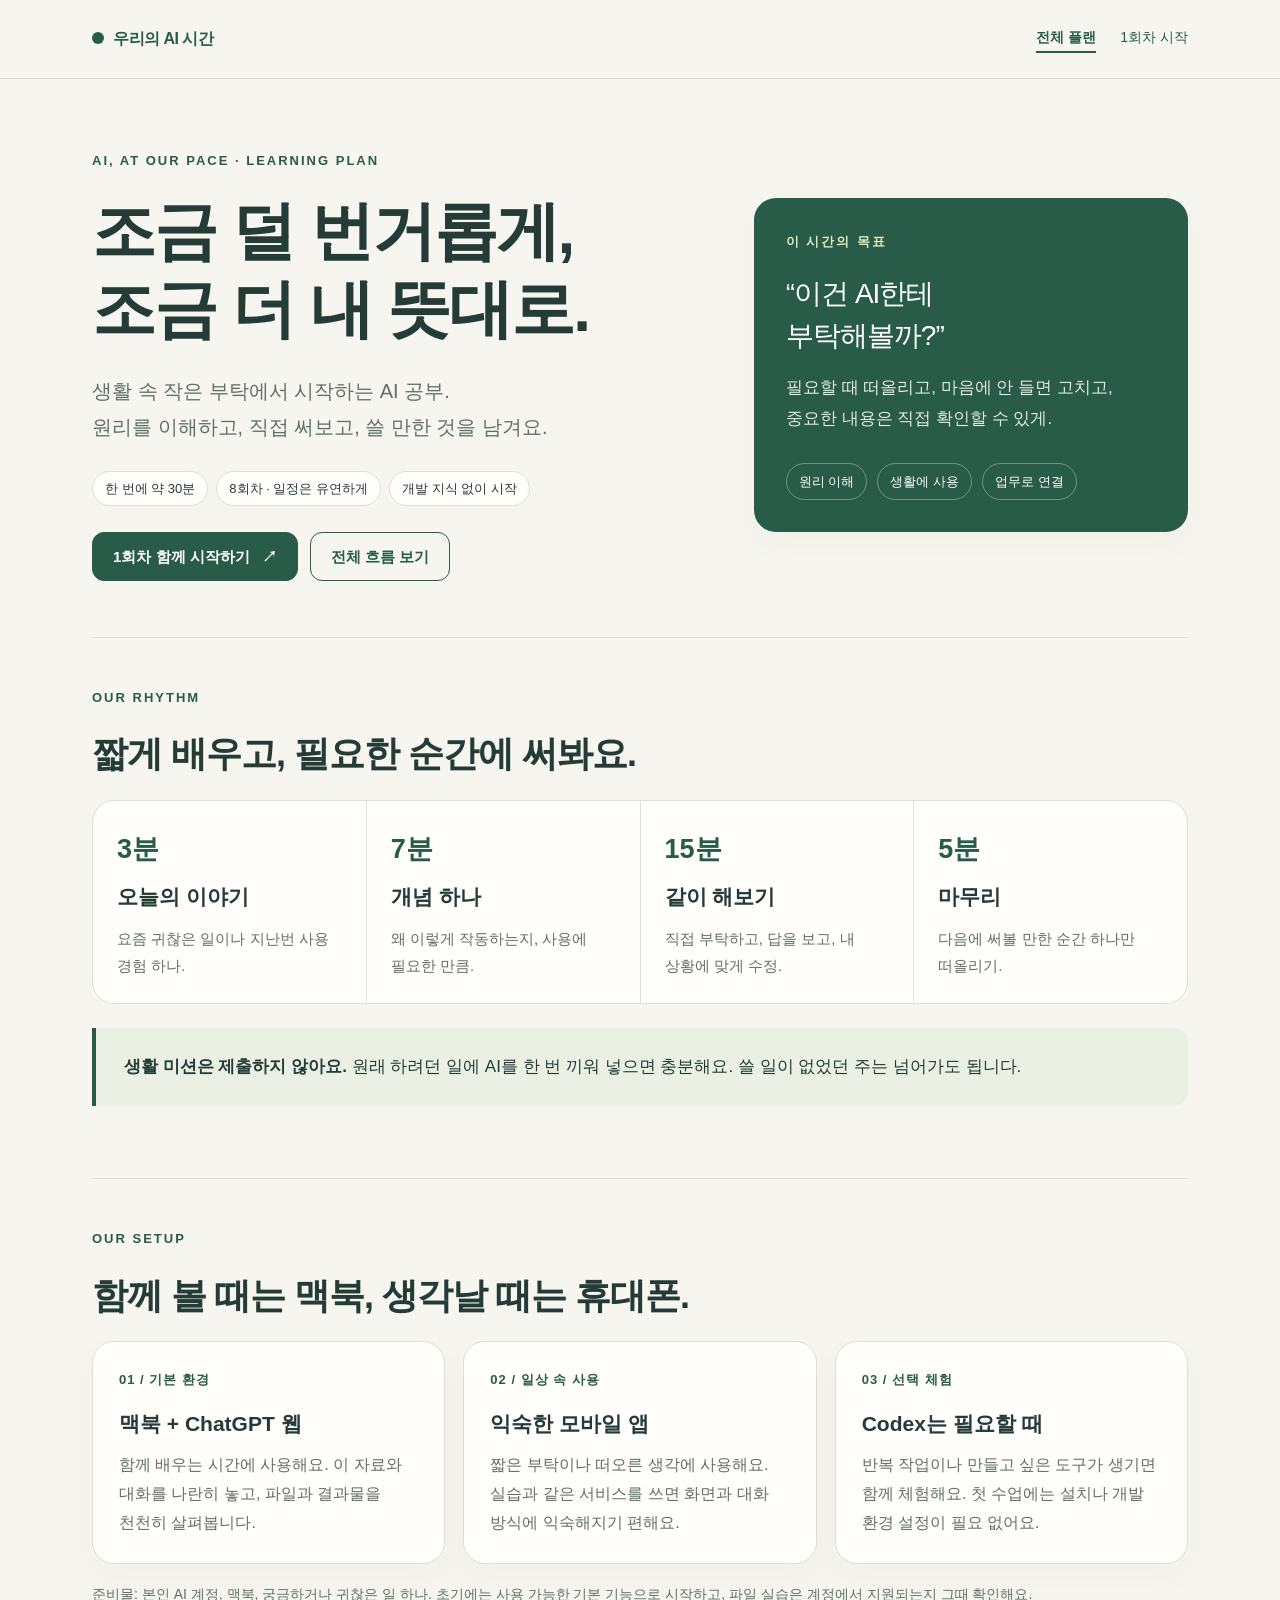
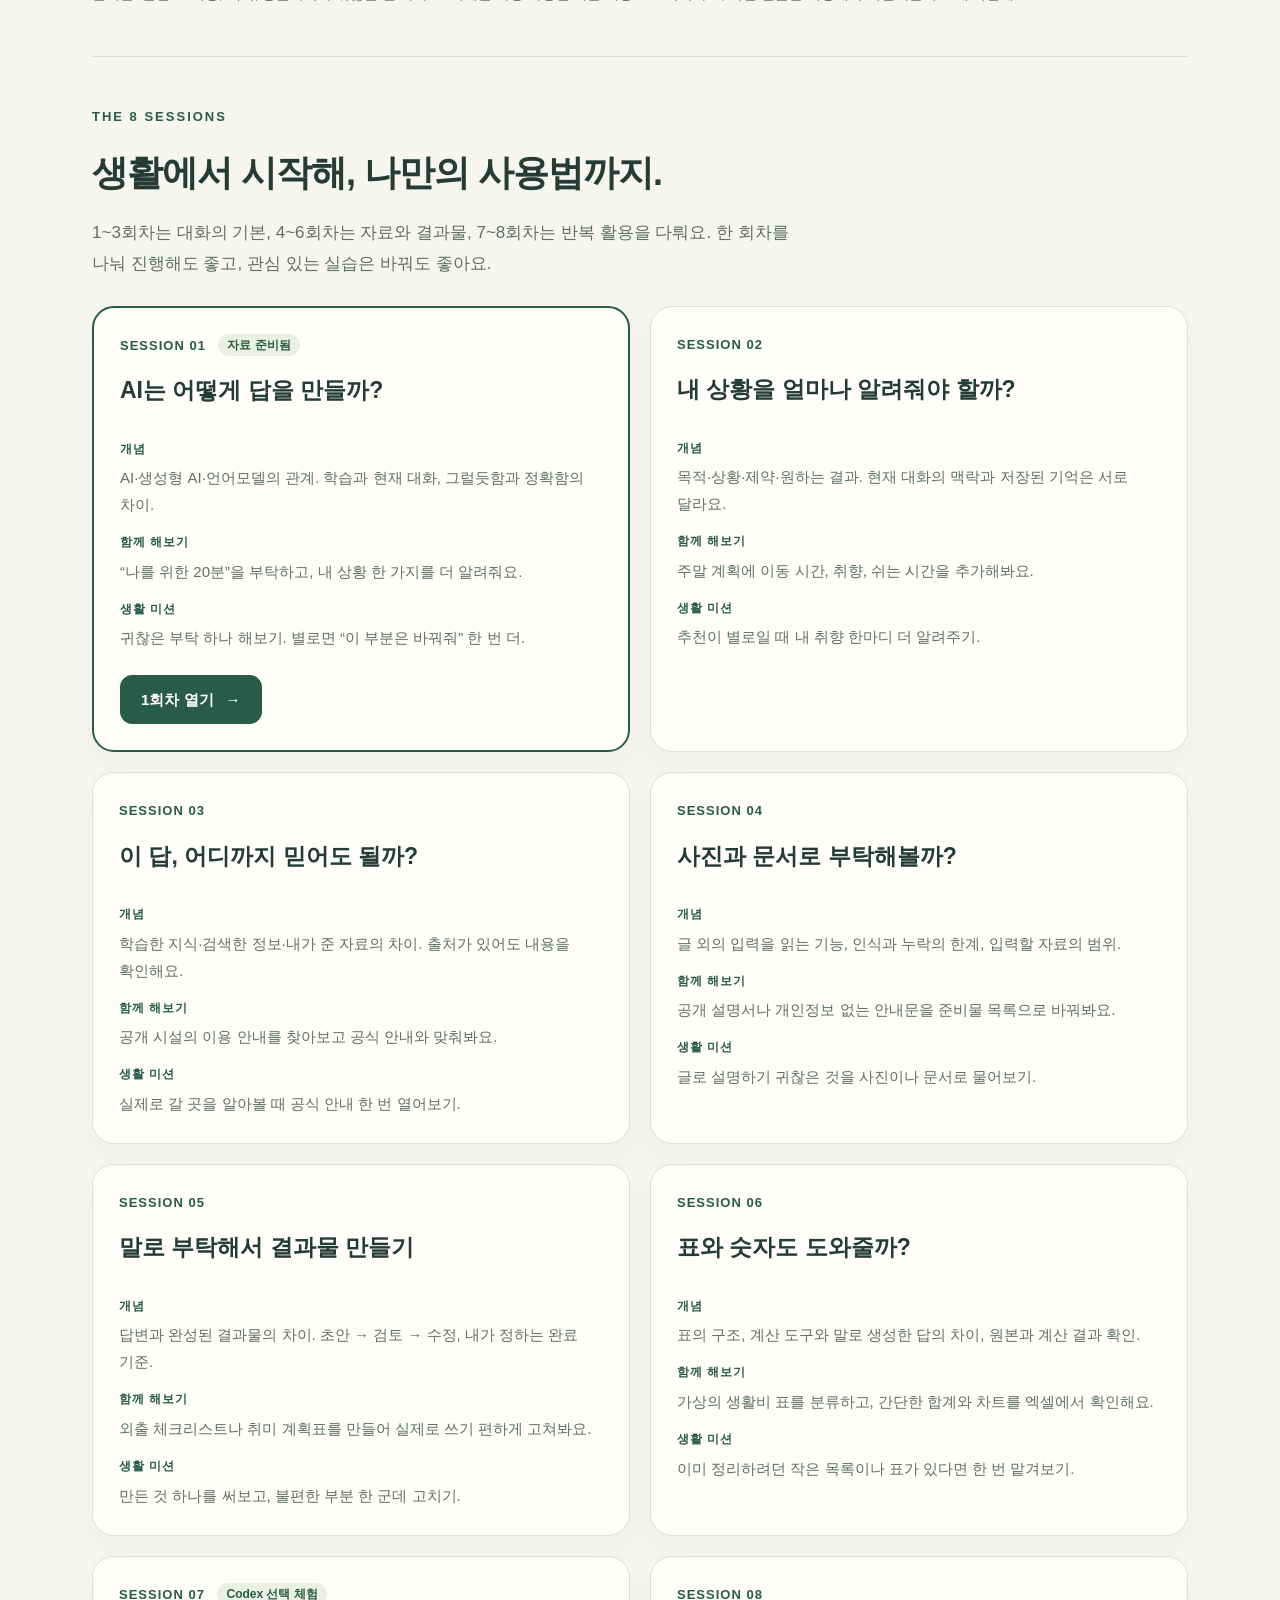
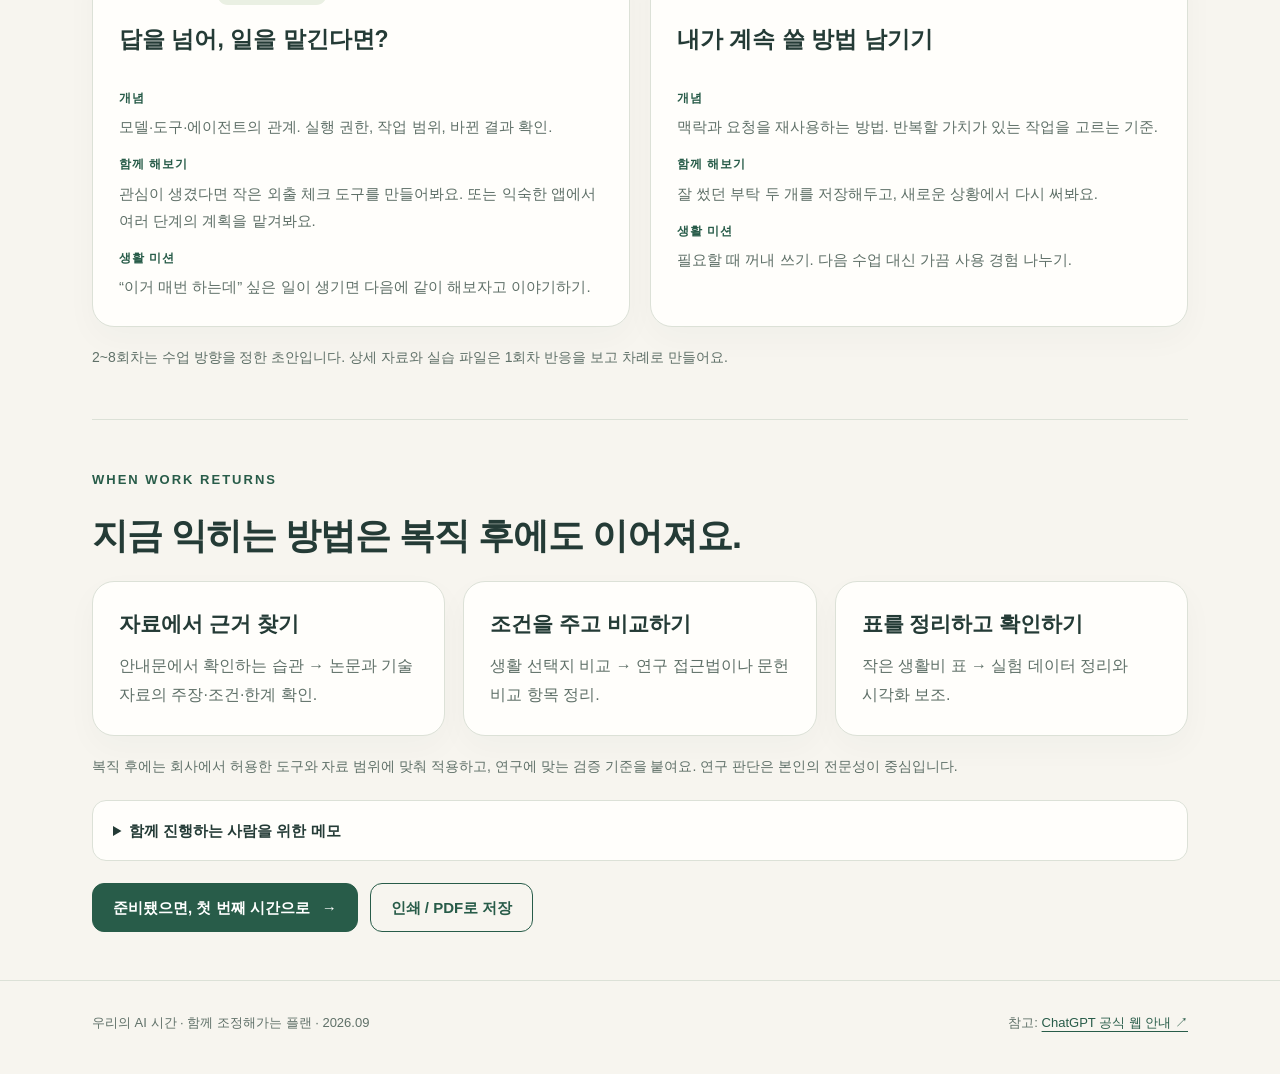
==== static/ai-study/index.html @ aece1f5a "Add unlisted AI study course with search indexing disabled" ====
<!doctype html>
<html lang="ko">
<head><meta charset="utf-8"><meta name="viewport" content="width=device-width, initial-scale=1"><meta name="robots" content="noindex, nofollow"><meta name="description" content="생활에서 시작해 복직 후 업무까지 이어가는, 둘이 함께하는 AI 입문 8회차 플랜."><title>우리의 AI 시간 · 전체 플랜</title><link rel="stylesheet" href="styles.css"><script src="study.js" defer></script></head>
<body>
<a class="skip" href="#main">본문으로 건너뛰기</a>
<header class="topbar"><div class="wrap"><a class="brand" href="index.html"><span class="brand-dot" aria-hidden="true"></span>우리의 AI 시간</a><nav class="topnav" aria-label="주 메뉴"><a href="index.html" aria-current="page">전체 플랜</a><a href="lesson-01.html">1회차 시작</a></nav></div></header>
<main id="main" class="wrap">
<section class="hero"><div class="hero-grid"><div><p class="eyebrow">AI, AT OUR PACE · LEARNING PLAN</p><h1>조금 덜 번거롭게,<br>조금 더 내 뜻대로.</h1><p class="lead">생활 속 작은 부탁에서 시작하는 AI 공부.<br>원리를 이해하고, 직접 써보고, 쓸 만한 것을 남겨요.</p><div class="meta"><span class="pill">한 번에 약 30분</span><span class="pill">8회차 · 일정은 유연하게</span><span class="pill">개발 지식 없이 시작</span></div><div class="actions"><a class="button" href="lesson-01.html">1회차 함께 시작하기 <span aria-hidden="true">↗</span></a><a class="button secondary" href="#curriculum">전체 흐름 보기</a></div></div><aside class="hero-note"><p class="eyebrow">이 시간의 목표</p><p class="big">“이건 AI한테<br>부탁해볼까?”</p><p>필요할 때 떠올리고, 마음에 안 들면 고치고,<br>중요한 내용은 직접 확인할 수 있게.</p><div class="steps"><span>원리 이해</span><span>생활에 사용</span><span>업무로 연결</span></div></aside></div></section>
<section class="section" id="rhythm"><p class="eyebrow">OUR RHYTHM</p><h2>짧게 배우고, 필요한 순간에 써봐요.</h2><div class="rhythm"><div><b>3분</b><h3>오늘의 이야기</h3><p>요즘 귀찮은 일이나 지난번 사용 경험 하나.</p></div><div><b>7분</b><h3>개념 하나</h3><p>왜 이렇게 작동하는지, 사용에 필요한 만큼.</p></div><div><b>15분</b><h3>같이 해보기</h3><p>직접 부탁하고, 답을 보고, 내 상황에 맞게 수정.</p></div><div><b>5분</b><h3>마무리</h3><p>다음에 써볼 만한 순간 하나만 떠올리기.</p></div></div><div class="callout"><p><strong>생활 미션은 제출하지 않아요.</strong> 원래 하려던 일에 AI를 한 번 끼워 넣으면 충분해요. 쓸 일이 없었던 주는 넘어가도 됩니다.</p></div></section>
<section class="section" id="environment"><p class="eyebrow">OUR SETUP</p><h2>함께 볼 때는 맥북, 생각날 때는 휴대폰.</h2><div class="grid-3"><article class="card"><span class="number">01 / 기본 환경</span><h3>맥북 + ChatGPT 웹</h3><p>함께 배우는 시간에 사용해요. 이 자료와 대화를 나란히 놓고, 파일과 결과물을 천천히 살펴봅니다.</p></article><article class="card"><span class="number">02 / 일상 속 사용</span><h3>익숙한 모바일 앱</h3><p>짧은 부탁이나 떠오른 생각에 사용해요. 실습과 같은 서비스를 쓰면 화면과 대화 방식에 익숙해지기 편해요.</p></article><article class="card"><span class="number">03 / 선택 체험</span><h3>Codex는 필요할 때</h3><p>반복 작업이나 만들고 싶은 도구가 생기면 함께 체험해요. 첫 수업에는 설치나 개발 환경 설정이 필요 없어요.</p></article></div><p class="small" style="margin-top:18px">준비물: 본인 AI 계정, 맥북, 궁금하거나 귀찮은 일 하나. 초기에는 사용 가능한 기본 기능으로 시작하고, 파일 실습은 계정에서 지원되는지 그때 확인해요.</p></section>
<section class="section" id="curriculum"><p class="eyebrow">THE 8 SESSIONS</p><h2>생활에서 시작해, 나만의 사용법까지.</h2><p class="section-intro">1~3회차는 대화의 기본, 4~6회차는 자료와 결과물, 7~8회차는 반복 활용을 다뤄요. 한 회차를 나눠 진행해도 좋고, 관심 있는 실습은 바꿔도 좋아요.</p><div class="course-grid">
<article class="card course-card featured"><span class="number">SESSION 01 <span class="tag">자료 준비됨</span></span><h3>AI는 어떻게 답을 만들까?</h3><dl><dt>개념</dt><dd>AI·생성형 AI·언어모델의 관계. 학습과 현재 대화, 그럴듯함과 정확함의 차이.</dd><dt>함께 해보기</dt><dd>“나를 위한 20분”을 부탁하고, 내 상황 한 가지를 더 알려줘요.</dd><dt>생활 미션</dt><dd>귀찮은 부탁 하나 해보기. 별로면 “이 부분은 바꿔줘” 한 번 더.</dd></dl><a class="button" href="lesson-01.html">1회차 열기 <span aria-hidden="true">→</span></a></article>
<article class="card course-card"><span class="number">SESSION 02</span><h3>내 상황을 얼마나 알려줘야 할까?</h3><dl><dt>개념</dt><dd>목적·상황·제약·원하는 결과. 현재 대화의 맥락과 저장된 기억은 서로 달라요.</dd><dt>함께 해보기</dt><dd>주말 계획에 이동 시간, 취향, 쉬는 시간을 추가해봐요.</dd><dt>생활 미션</dt><dd>추천이 별로일 때 내 취향 한마디 더 알려주기.</dd></dl></article>
<article class="card course-card"><span class="number">SESSION 03</span><h3>이 답, 어디까지 믿어도 될까?</h3><dl><dt>개념</dt><dd>학습한 지식·검색한 정보·내가 준 자료의 차이. 출처가 있어도 내용을 확인해요.</dd><dt>함께 해보기</dt><dd>공개 시설의 이용 안내를 찾아보고 공식 안내와 맞춰봐요.</dd><dt>생활 미션</dt><dd>실제로 갈 곳을 알아볼 때 공식 안내 한 번 열어보기.</dd></dl></article>
<article class="card course-card"><span class="number">SESSION 04</span><h3>사진과 문서로 부탁해볼까?</h3><dl><dt>개념</dt><dd>글 외의 입력을 읽는 기능, 인식과 누락의 한계, 입력할 자료의 범위.</dd><dt>함께 해보기</dt><dd>공개 설명서나 개인정보 없는 안내문을 준비물 목록으로 바꿔봐요.</dd><dt>생활 미션</dt><dd>글로 설명하기 귀찮은 것을 사진이나 문서로 물어보기.</dd></dl></article>
<article class="card course-card"><span class="number">SESSION 05</span><h3>말로 부탁해서 결과물 만들기</h3><dl><dt>개념</dt><dd>답변과 완성된 결과물의 차이. 초안 → 검토 → 수정, 내가 정하는 완료 기준.</dd><dt>함께 해보기</dt><dd>외출 체크리스트나 취미 계획표를 만들어 실제로 쓰기 편하게 고쳐봐요.</dd><dt>생활 미션</dt><dd>만든 것 하나를 써보고, 불편한 부분 한 군데 고치기.</dd></dl></article>
<article class="card course-card"><span class="number">SESSION 06</span><h3>표와 숫자도 도와줄까?</h3><dl><dt>개념</dt><dd>표의 구조, 계산 도구와 말로 생성한 답의 차이, 원본과 계산 결과 확인.</dd><dt>함께 해보기</dt><dd>가상의 생활비 표를 분류하고, 간단한 합계와 차트를 엑셀에서 확인해요.</dd><dt>생활 미션</dt><dd>이미 정리하려던 작은 목록이나 표가 있다면 한 번 맡겨보기.</dd></dl></article>
<article class="card course-card"><span class="number">SESSION 07 <span class="tag">Codex 선택 체험</span></span><h3>답을 넘어, 일을 맡긴다면?</h3><dl><dt>개념</dt><dd>모델·도구·에이전트의 관계. 실행 권한, 작업 범위, 바뀐 결과 확인.</dd><dt>함께 해보기</dt><dd>관심이 생겼다면 작은 외출 체크 도구를 만들어봐요. 또는 익숙한 앱에서 여러 단계의 계획을 맡겨봐요.</dd><dt>생활 미션</dt><dd>“이거 매번 하는데” 싶은 일이 생기면 다음에 같이 해보자고 이야기하기.</dd></dl></article>
<article class="card course-card"><span class="number">SESSION 08</span><h3>내가 계속 쓸 방법 남기기</h3><dl><dt>개념</dt><dd>맥락과 요청을 재사용하는 방법. 반복할 가치가 있는 작업을 고르는 기준.</dd><dt>함께 해보기</dt><dd>잘 썼던 부탁 두 개를 저장해두고, 새로운 상황에서 다시 써봐요.</dd><dt>생활 미션</dt><dd>필요할 때 꺼내 쓰기. 다음 수업 대신 가끔 사용 경험 나누기.</dd></dl></article>
</div><p class="small" style="margin-top:18px">2~8회차는 수업 방향을 정한 초안입니다. 상세 자료와 실습 파일은 1회차 반응을 보고 차례로 만들어요.</p></section>
<section class="section"><p class="eyebrow">WHEN WORK RETURNS</p><h2>지금 익히는 방법은 복직 후에도 이어져요.</h2><div class="grid-3"><article class="card"><h3>자료에서 근거 찾기</h3><p>안내문에서 확인하는 습관 → 논문과 기술 자료의 주장·조건·한계 확인.</p></article><article class="card"><h3>조건을 주고 비교하기</h3><p>생활 선택지 비교 → 연구 접근법이나 문헌 비교 항목 정리.</p></article><article class="card"><h3>표를 정리하고 확인하기</h3><p>작은 생활비 표 → 실험 데이터 정리와 시각화 보조.</p></article></div><p class="small" style="margin-top:18px">복직 후에는 회사에서 허용한 도구와 자료 범위에 맞춰 적용하고, 연구에 맞는 검증 기준을 붙여요. 연구 판단은 본인의 전문성이 중심입니다.</p><details><summary>함께 진행하는 사람을 위한 메모</summary><ul><li>첫 시연 이후에는 배우는 사람이 키보드와 마우스를 잡아요.</li><li>“어떤 답이 마음에 들어?”를 물으며, 본인의 기준을 말로 표현하도록 도와요.</li><li>개념을 더 설명하고 싶어도 실습 시간을 남겨요. 설치나 오류 해결이 길어지면 익숙한 대화 실습으로 돌아가요.</li><li>생활 미션을 안 했어도 밀린 과제로 만들지 않아요. 오늘 필요한 일로 시작하면 됩니다.</li><li>육아와 가사뿐 아니라 취미, 휴식, 개인적인 관심사를 골고루 다뤄요.</li><li>잘 쓰고 있다는 신호는 용어 암기보다, 필요할 때 먼저 꺼내 쓰고 스스로 수정·확인하는 모습이에요.</li></ul></details><div class="actions"><a class="button" href="lesson-01.html">준비됐으면, 첫 번째 시간으로 <span aria-hidden="true">→</span></a><button class="button secondary" type="button" data-print>인쇄 / PDF로 저장</button></div></section>
</main><footer class="footer"><div class="wrap"><span>우리의 AI 시간 · 함께 조정해가는 플랜 · 2026.09</span><span>참고: <a href="https://learn.chatgpt.com/docs/web" target="_blank" rel="noopener noreferrer">ChatGPT 공식 웹 안내 ↗</a></span></div></footer>
</body></html>
---- static/ai-study/styles.css ----
@charset "UTF-8";
:root{--paper:#f7f5ef;--surface:#fffefb;--ink:#243b36;--muted:#5f7068;--line:#dce1d7;--green:#285c49;--lime:#ddebba;--warm:#f3e2cb;--radius:22px;--shadow:0 12px 32px #243b3608}
*{box-sizing:border-box}html{scroll-behavior:smooth;scroll-padding-top:90px}body{margin:0;background:var(--paper);color:var(--ink);font-family:-apple-system,BlinkMacSystemFont,"Apple SD Gothic Neo","Noto Sans KR",sans-serif;font-size:17px;line-height:1.8;word-break:keep-all;overflow-wrap:anywhere}a{color:var(--green);text-underline-offset:4px}button,input,textarea{font:inherit}button,a,input,textarea,summary{-webkit-tap-highlight-color:transparent}button{cursor:pointer}a:focus-visible,button:focus-visible,input:focus-visible,textarea:focus-visible,summary:focus-visible{outline:3px solid #b56324;outline-offset:5px}h1,h2,h3,p{margin-top:0}h1{font-size:clamp(36px,5.2vw,64px);line-height:1.22;letter-spacing:-2px;margin-bottom:24px}h2{font-size:clamp(26px,3vw,36px);line-height:1.4;letter-spacing:-1px;margin-bottom:20px}h3{font-size:21px;line-height:1.5;margin-bottom:12px}p{margin-bottom:16px}p:last-child{margin-bottom:0}small,.small{font-size:14px;color:var(--muted)}strong{font-weight:700}ul,ol{padding-left:24px}li+li{margin-top:8px}.wrap{max-width:1160px;margin:auto;padding:0 32px}.topbar{border-bottom:1px solid var(--line);background:var(--paper)}.topbar .wrap{min-height:78px;display:flex;align-items:center;justify-content:space-between;gap:24px}.brand{font-size:16px;font-weight:750;letter-spacing:-.5px;text-decoration:none;white-space:nowrap}.brand-dot{display:inline-block;width:12px;height:12px;border-radius:50%;background:var(--green);margin-right:9px}.topnav{display:flex;gap:24px;font-size:14px}.topnav a{text-decoration:none}.topnav a[aria-current=page]{font-weight:750;border-bottom:2px solid var(--green)}.eyebrow{font-size:13px;letter-spacing:2px;font-weight:750;color:var(--green);text-transform:uppercase;margin-bottom:20px}.hero{padding:70px 0 56px}.hero-grid{display:grid;grid-template-columns:1.4fr 1fr;gap:54px;align-items:center}.lead{font-size:20px;color:var(--muted);max-width:660px}.meta{display:flex;flex-wrap:wrap;gap:8px;margin:26px 0}.pill{font-size:13px;padding:5px 12px;border:1px solid var(--line);border-radius:30px;background:var(--surface)}.button{display:inline-flex;align-items:center;justify-content:center;gap:12px;min-height:46px;padding:10px 20px;border-radius:12px;border:1px solid var(--green);background:var(--green);color:white;text-decoration:none;font-size:15px;font-weight:650}.button.secondary{background:transparent;color:var(--green)}.actions{display:flex;gap:12px;flex-wrap:wrap;align-items:center;margin-top:22px}.hero-note{border-radius:var(--radius);padding:32px;background:var(--green);color:#fffefb;box-shadow:var(--shadow)}.hero-note .eyebrow{color:var(--lime)}.hero-note p{color:#e3eade}.hero-note .big{font-size:28px;line-height:1.5;letter-spacing:-1px;color:white}.hero-note small{color:#d4e1ce}.steps{display:flex;gap:10px;flex-wrap:wrap;margin-top:28px}.steps span{font-size:13px;border:1px solid #ffffff55;border-radius:30px;padding:6px 12px}.section{padding:48px 0;border-top:1px solid var(--line)}.section-intro{max-width:720px;color:var(--muted);margin-bottom:26px}.grid-3{display:grid;grid-template-columns:repeat(3,1fr);gap:18px}.grid-2{display:grid;grid-template-columns:repeat(2,1fr);gap:18px}.card{border:1px solid var(--line);border-radius:var(--radius);padding:26px;background:var(--surface);box-shadow:var(--shadow)}.card .number{display:block;font-size:13px;font-weight:750;color:var(--green);letter-spacing:1px;margin-bottom:16px}.card p{color:var(--muted);font-size:16px}.accent{background:var(--lime);border-color:var(--lime)}.warm{background:var(--warm);border-color:var(--warm)}.callout{padding:24px 28px;border-left:4px solid var(--green);background:#eaf0e3;border-radius:0 14px 14px 0;margin:24px 0}.callout p{margin:0}.course-grid{display:grid;grid-template-columns:repeat(2,1fr);gap:20px}.course-card{display:flex;flex-direction:column}.course-card.featured{border:2px solid var(--green)}.course-card h3{font-size:23px}.course-card dl{margin:5px 0 0;font-size:15px}.course-card dt{font-size:12px;color:var(--green);font-weight:750;letter-spacing:1px;margin-top:14px}.course-card dd{margin:4px 0 0;color:var(--muted)}.course-card .button{margin-top:24px;align-self:flex-start}.tag{font-size:12px;background:#eaf0e3;color:var(--green);padding:4px 9px;border-radius:20px;margin-left:8px;vertical-align:middle;letter-spacing:0}.rhythm{display:grid;grid-template-columns:repeat(4,1fr);gap:1px;background:var(--line);border:1px solid var(--line);border-radius:var(--radius);overflow:hidden}.rhythm>div{background:var(--surface);padding:24px}.rhythm b{display:block;color:var(--green);font-size:27px;margin-bottom:8px}.rhythm p{font-size:15px;color:var(--muted)}details{margin-top:20px;border:1px solid var(--line);border-radius:14px;background:var(--surface);padding:16px 20px}summary{cursor:pointer;font-weight:650;font-size:15px}details[open] summary{margin-bottom:15px}details p,details li{font-size:15px;color:var(--muted)}.footer{padding:30px 0 40px;border-top:1px solid var(--line);font-size:13px;color:var(--muted)}.footer .wrap{display:flex;gap:20px;justify-content:space-between;flex-wrap:wrap}.lesson-layout{display:grid;grid-template-columns:180px minmax(0,1fr);gap:48px}.lesson-nav{position:sticky;top:30px;align-self:start;padding-top:36px}.lesson-nav a{display:block;padding:9px 0;font-size:14px;text-decoration:none;color:var(--muted)}.lesson-nav a:hover{color:var(--green)}.lesson-nav .eyebrow{font-size:11px;margin-bottom:12px}.lesson-body .section:first-child{border-top:0}.lesson-body{min-width:0}.section-label{display:flex;justify-content:space-between;gap:20px;font-size:13px;color:var(--green);font-weight:700;margin-bottom:15px}.time{color:var(--muted);font-weight:400;white-space:nowrap}.flow{display:grid;grid-template-columns:1fr auto 1fr auto 1fr;gap:12px;align-items:center;margin:24px 0}.flow-box{border:1px solid var(--line);padding:20px 14px;background:var(--surface);border-radius:16px;text-align:center}.flow-box strong{display:block;font-size:16px}.flow-box span{font-size:13px;color:var(--muted)}.arrow{color:var(--green)}.example{background:#efeee6;border-radius:12px;padding:18px 20px;margin:16px 0;font-size:16px}.concept{margin-top:24px}.concept h3{font-size:23px}.concept+.concept{padding-top:25px;border-top:1px solid var(--line)}.prompt{white-space:pre-wrap;word-break:keep-all;font:inherit;font-size:16px;background:#f0f3eb;border:1px solid var(--line);border-radius:14px;padding:22px;margin:16px 0}.field{display:block;margin-bottom:18px}.field span{display:block;font-size:14px;font-weight:650;margin-bottom:7px}input,textarea{width:100%;background:var(--surface);border:1px solid #aab9ac;border-radius:10px;padding:10px 13px;color:var(--ink);font-size:16px}textarea{resize:vertical;min-height:88px}.builder{background:var(--surface);border:1px solid var(--line);padding:26px;border-radius:var(--radius)}.builder .grid-2{gap:16px}.status{min-height:25px;font-size:14px;color:var(--green);margin-top:10px}.quote{font-size:clamp(23px,3vw,30px);line-height:1.65;letter-spacing:-.6px}.quiz{margin:20px 0;border:1px solid var(--line);border-radius:16px;padding:22px;background:var(--surface)}.quiz legend{font-size:17px;font-weight:650;padding:0 6px}.quiz label{display:flex;gap:10px;align-items:flex-start;border:1px solid var(--line);border-radius:10px;padding:12px 14px;font-size:15px;cursor:pointer;margin-top:10px}.quiz input{width:18px;min-width:18px;height:18px;margin-top:4px;accent-color:var(--green)}.feedback{margin-top:14px;font-size:15px;color:var(--green)}.feedback:empty{display:none}.end-card{padding:32px;border-radius:var(--radius);background:var(--green);color:white}.end-card .eyebrow{color:var(--lime)}.end-card .small{color:#d4e1ce}.skip{position:absolute;left:16px;top:-100px;background:var(--surface);padding:10px;z-index:99}.skip:focus{top:10px}.print-only{display:none}
@media(max-width:900px){.hero-grid{grid-template-columns:1fr;gap:28px}.hero-note{max-width:none}.lesson-layout{grid-template-columns:1fr;gap:0}.lesson-nav{position:static;padding:0 0 24px;border-bottom:1px solid var(--line);display:flex;gap:16px;flex-wrap:wrap}.lesson-nav .eyebrow{display:none}.lesson-nav a{padding:0}.grid-3{grid-template-columns:1fr}.rhythm{grid-template-columns:repeat(2,1fr)}}
@media(max-width:600px){body{font-size:16px}.wrap{padding:0 20px}.topbar .wrap{min-height:68px;gap:12px}.topnav{gap:14px;font-size:13px}.brand{font-size:14px}.hero{padding:42px 0 36px}h1{letter-spacing:-1.3px}.lead{font-size:18px}.hero-note{padding:26px}.course-grid,.grid-2{grid-template-columns:1fr}.section{padding:34px 0}.card{padding:22px}.rhythm>div{padding:18px}.rhythm b{font-size:23px}.flow{grid-template-columns:1fr;gap:7px}.arrow{text-align:center;transform:rotate(90deg)}.flow-box{padding:12px}.builder{padding:20px}.prompt{padding:17px;font-size:15px}.quote{font-size:23px}.actions .button{width:100%}.end-card{padding:25px}}
@media(prefers-reduced-motion:reduce){html{scroll-behavior:auto}}
@media print{body{background:white;font-size:11pt;line-height:1.6;color:#172822}.wrap{max-width:none;padding:0}.topbar,.lesson-nav,.actions,.no-print,.skip{display:none!important}.hero{padding:15px 0 25px}.hero-grid{display:block}.hero-note{margin-top:20px;background:#eee;color:#172822;padding:20px}.hero-note p,.hero-note .big,.hero-note .eyebrow,.hero-note small{color:#172822}h1{font-size:30pt}h2{font-size:21pt}h3{font-size:15pt}.lead{font-size:13pt}.lesson-layout{display:block}.section{padding:22px 0}.card,.quiz,.builder,.end-card,.callout{break-inside:avoid;box-shadow:none}.course-grid{display:block}.course-card{margin-bottom:16px}.grid-3{grid-template-columns:repeat(3,1fr)}.card p{font-size:11pt}.end-card{background:#eee;color:#172822}.end-card .eyebrow,.end-card .small{color:#172822}.prompt{white-space:pre-wrap}.print-only{display:block}.footer{margin-top:20px}.quiz{display:none}details{display:none}.lesson-body>.section>h2{break-after:avoid}.status{display:none}a{color:inherit}}
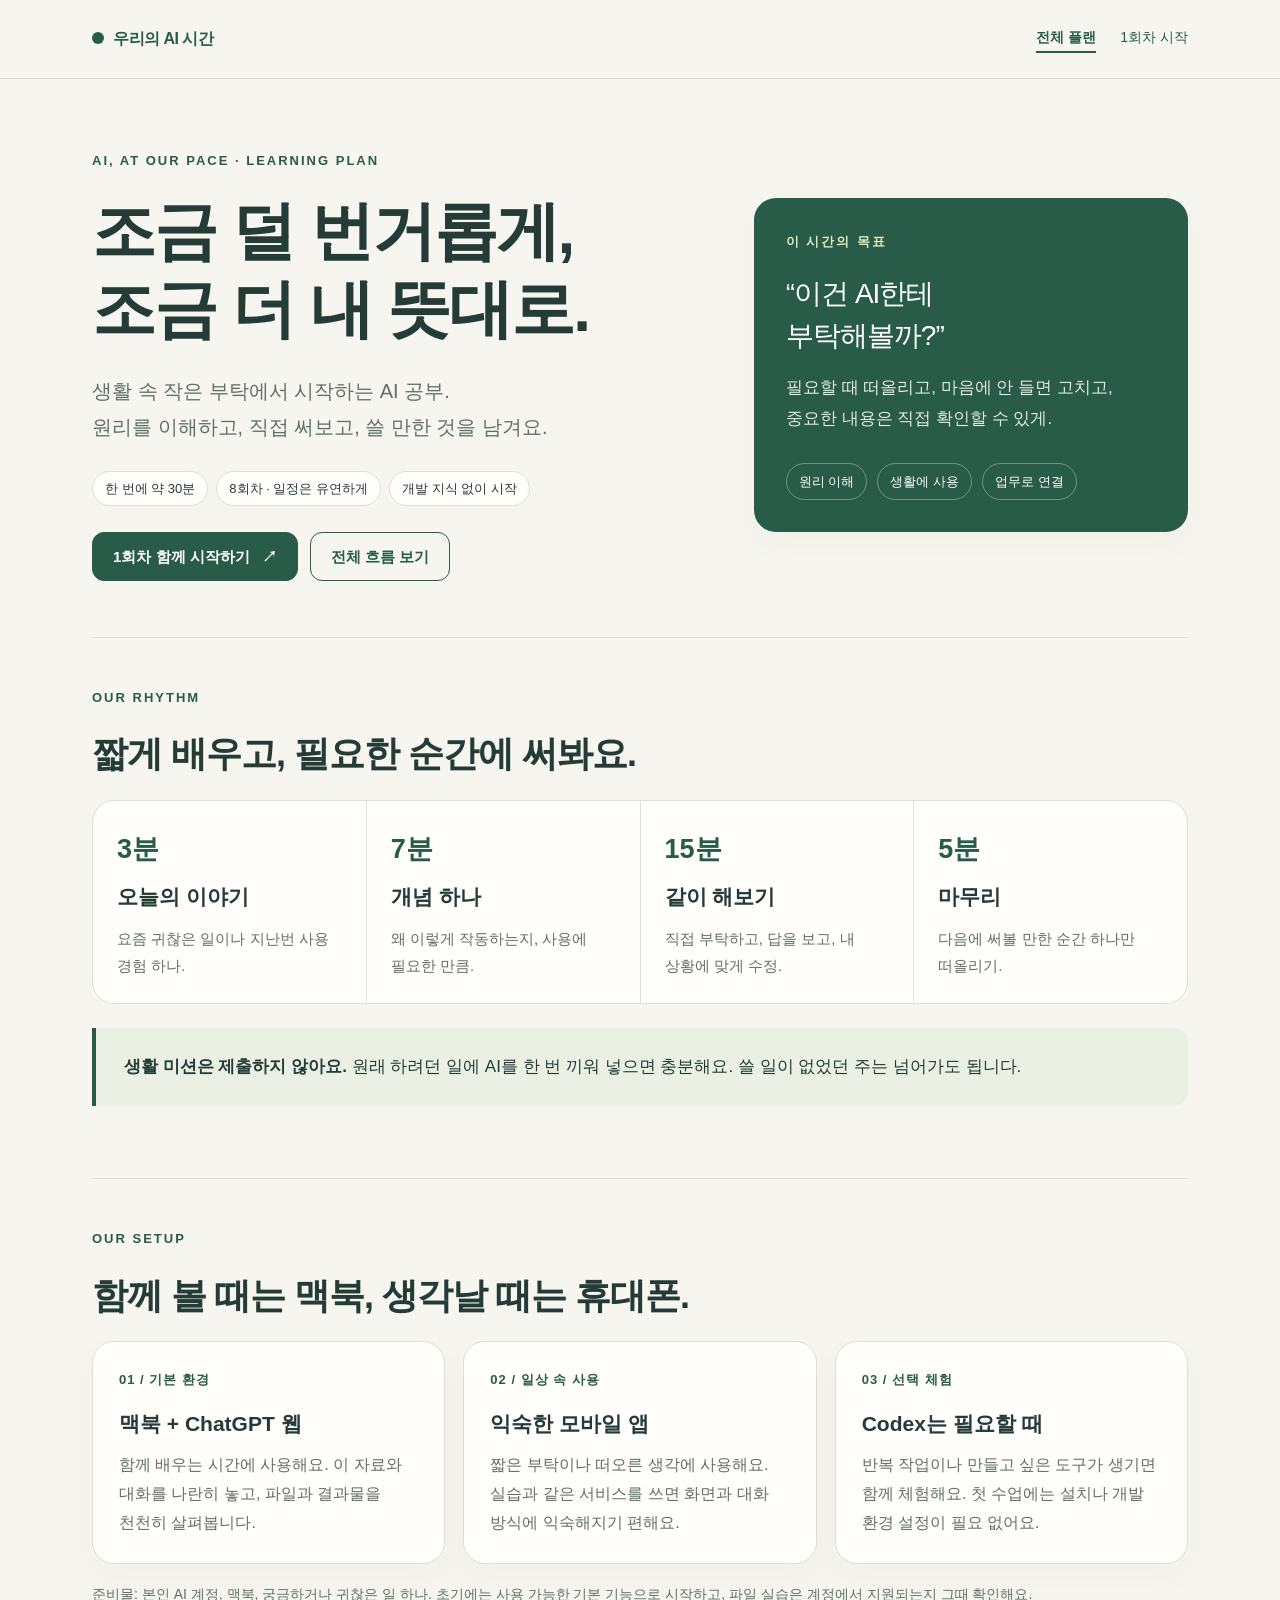
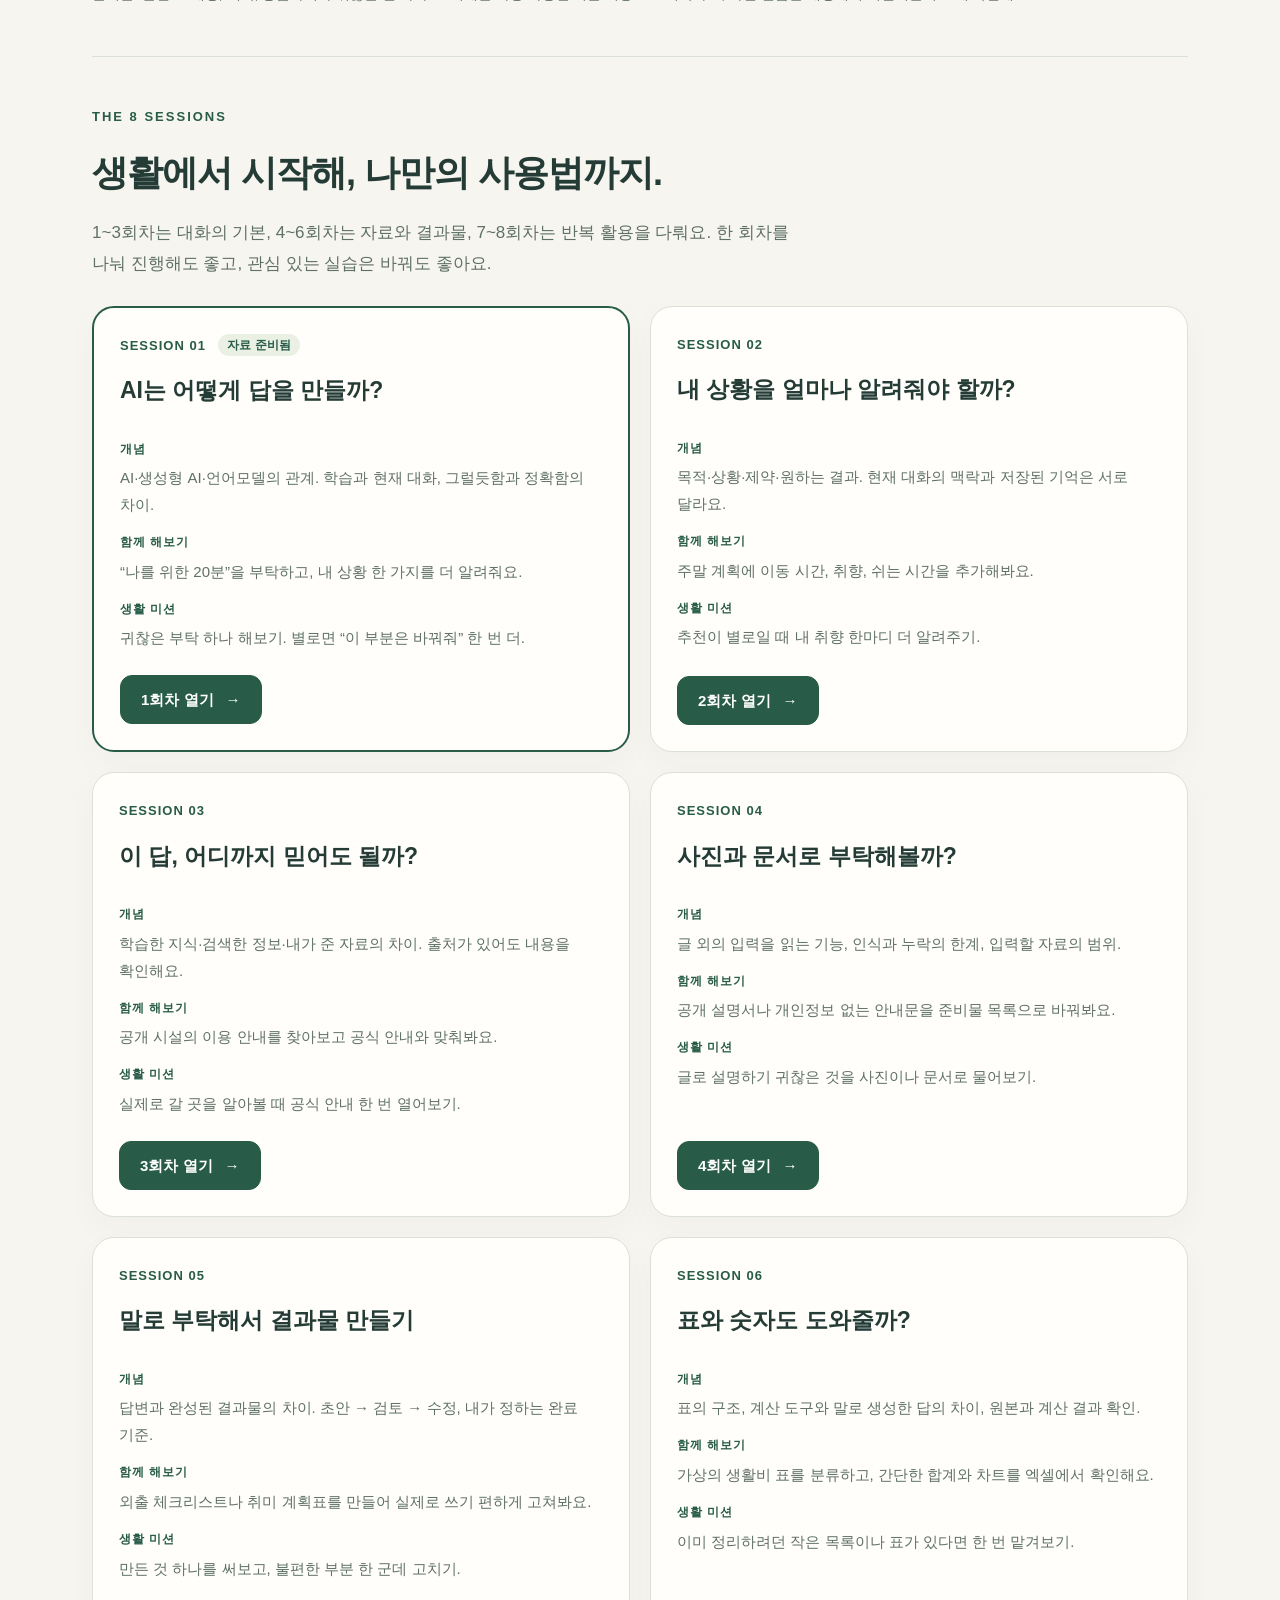
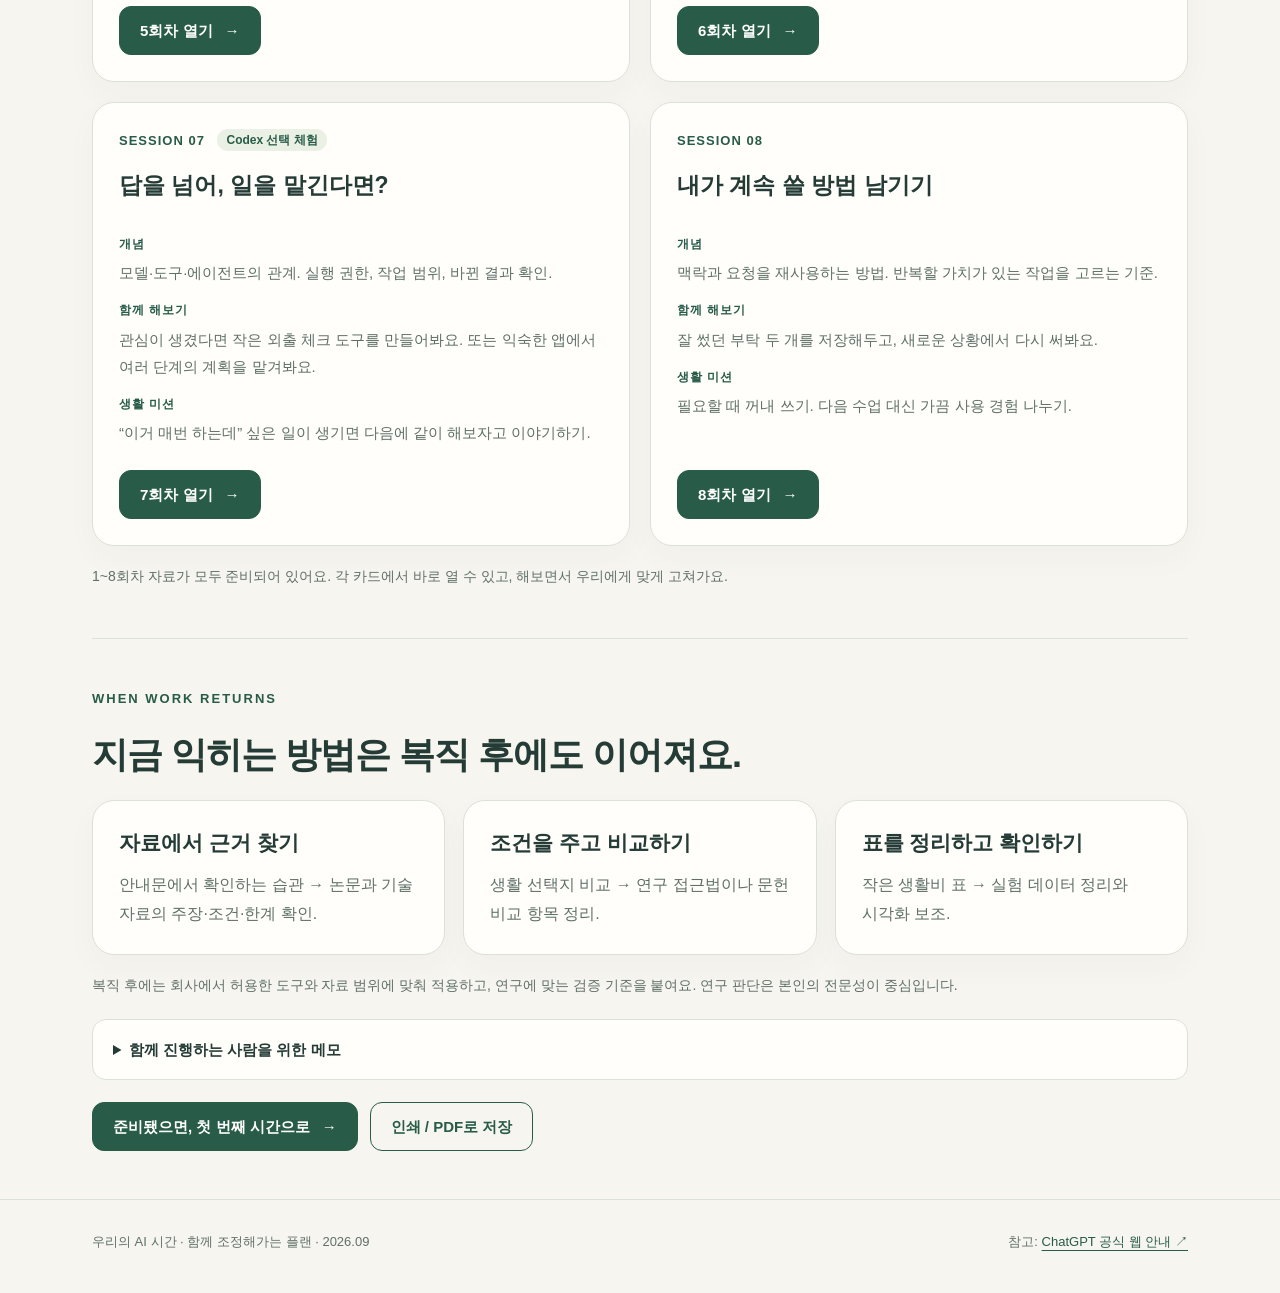
==== commit b654bcf9: "Complete AI study lessons two through eight" ====
--- a/static/ai-study/index.html
+++ b/static/ai-study/index.html
@@ -10,14 +10,14 @@
 <section class="section" id="environment"><p class="eyebrow">OUR SETUP</p><h2>함께 볼 때는 맥북, 생각날 때는 휴대폰.</h2><div class="grid-3"><article class="card"><span class="number">01 / 기본 환경</span><h3>맥북 + ChatGPT 웹</h3><p>함께 배우는 시간에 사용해요. 이 자료와 대화를 나란히 놓고, 파일과 결과물을 천천히 살펴봅니다.</p></article><article class="card"><span class="number">02 / 일상 속 사용</span><h3>익숙한 모바일 앱</h3><p>짧은 부탁이나 떠오른 생각에 사용해요. 실습과 같은 서비스를 쓰면 화면과 대화 방식에 익숙해지기 편해요.</p></article><article class="card"><span class="number">03 / 선택 체험</span><h3>Codex는 필요할 때</h3><p>반복 작업이나 만들고 싶은 도구가 생기면 함께 체험해요. 첫 수업에는 설치나 개발 환경 설정이 필요 없어요.</p></article></div><p class="small" style="margin-top:18px">준비물: 본인 AI 계정, 맥북, 궁금하거나 귀찮은 일 하나. 초기에는 사용 가능한 기본 기능으로 시작하고, 파일 실습은 계정에서 지원되는지 그때 확인해요.</p></section>
 <section class="section" id="curriculum"><p class="eyebrow">THE 8 SESSIONS</p><h2>생활에서 시작해, 나만의 사용법까지.</h2><p class="section-intro">1~3회차는 대화의 기본, 4~6회차는 자료와 결과물, 7~8회차는 반복 활용을 다뤄요. 한 회차를 나눠 진행해도 좋고, 관심 있는 실습은 바꿔도 좋아요.</p><div class="course-grid">
 <article class="card course-card featured"><span class="number">SESSION 01 <span class="tag">자료 준비됨</span></span><h3>AI는 어떻게 답을 만들까?</h3><dl><dt>개념</dt><dd>AI·생성형 AI·언어모델의 관계. 학습과 현재 대화, 그럴듯함과 정확함의 차이.</dd><dt>함께 해보기</dt><dd>“나를 위한 20분”을 부탁하고, 내 상황 한 가지를 더 알려줘요.</dd><dt>생활 미션</dt><dd>귀찮은 부탁 하나 해보기. 별로면 “이 부분은 바꿔줘” 한 번 더.</dd></dl><a class="button" href="lesson-01.html">1회차 열기 <span aria-hidden="true">→</span></a></article>
-<article class="card course-card"><span class="number">SESSION 02</span><h3>내 상황을 얼마나 알려줘야 할까?</h3><dl><dt>개념</dt><dd>목적·상황·제약·원하는 결과. 현재 대화의 맥락과 저장된 기억은 서로 달라요.</dd><dt>함께 해보기</dt><dd>주말 계획에 이동 시간, 취향, 쉬는 시간을 추가해봐요.</dd><dt>생활 미션</dt><dd>추천이 별로일 때 내 취향 한마디 더 알려주기.</dd></dl></article>
-<article class="card course-card"><span class="number">SESSION 03</span><h3>이 답, 어디까지 믿어도 될까?</h3><dl><dt>개념</dt><dd>학습한 지식·검색한 정보·내가 준 자료의 차이. 출처가 있어도 내용을 확인해요.</dd><dt>함께 해보기</dt><dd>공개 시설의 이용 안내를 찾아보고 공식 안내와 맞춰봐요.</dd><dt>생활 미션</dt><dd>실제로 갈 곳을 알아볼 때 공식 안내 한 번 열어보기.</dd></dl></article>
-<article class="card course-card"><span class="number">SESSION 04</span><h3>사진과 문서로 부탁해볼까?</h3><dl><dt>개념</dt><dd>글 외의 입력을 읽는 기능, 인식과 누락의 한계, 입력할 자료의 범위.</dd><dt>함께 해보기</dt><dd>공개 설명서나 개인정보 없는 안내문을 준비물 목록으로 바꿔봐요.</dd><dt>생활 미션</dt><dd>글로 설명하기 귀찮은 것을 사진이나 문서로 물어보기.</dd></dl></article>
-<article class="card course-card"><span class="number">SESSION 05</span><h3>말로 부탁해서 결과물 만들기</h3><dl><dt>개념</dt><dd>답변과 완성된 결과물의 차이. 초안 → 검토 → 수정, 내가 정하는 완료 기준.</dd><dt>함께 해보기</dt><dd>외출 체크리스트나 취미 계획표를 만들어 실제로 쓰기 편하게 고쳐봐요.</dd><dt>생활 미션</dt><dd>만든 것 하나를 써보고, 불편한 부분 한 군데 고치기.</dd></dl></article>
-<article class="card course-card"><span class="number">SESSION 06</span><h3>표와 숫자도 도와줄까?</h3><dl><dt>개념</dt><dd>표의 구조, 계산 도구와 말로 생성한 답의 차이, 원본과 계산 결과 확인.</dd><dt>함께 해보기</dt><dd>가상의 생활비 표를 분류하고, 간단한 합계와 차트를 엑셀에서 확인해요.</dd><dt>생활 미션</dt><dd>이미 정리하려던 작은 목록이나 표가 있다면 한 번 맡겨보기.</dd></dl></article>
-<article class="card course-card"><span class="number">SESSION 07 <span class="tag">Codex 선택 체험</span></span><h3>답을 넘어, 일을 맡긴다면?</h3><dl><dt>개념</dt><dd>모델·도구·에이전트의 관계. 실행 권한, 작업 범위, 바뀐 결과 확인.</dd><dt>함께 해보기</dt><dd>관심이 생겼다면 작은 외출 체크 도구를 만들어봐요. 또는 익숙한 앱에서 여러 단계의 계획을 맡겨봐요.</dd><dt>생활 미션</dt><dd>“이거 매번 하는데” 싶은 일이 생기면 다음에 같이 해보자고 이야기하기.</dd></dl></article>
-<article class="card course-card"><span class="number">SESSION 08</span><h3>내가 계속 쓸 방법 남기기</h3><dl><dt>개념</dt><dd>맥락과 요청을 재사용하는 방법. 반복할 가치가 있는 작업을 고르는 기준.</dd><dt>함께 해보기</dt><dd>잘 썼던 부탁 두 개를 저장해두고, 새로운 상황에서 다시 써봐요.</dd><dt>생활 미션</dt><dd>필요할 때 꺼내 쓰기. 다음 수업 대신 가끔 사용 경험 나누기.</dd></dl></article>
-</div><p class="small" style="margin-top:18px">2~8회차는 수업 방향을 정한 초안입니다. 상세 자료와 실습 파일은 1회차 반응을 보고 차례로 만들어요.</p></section>
+<article class="card course-card"><span class="number">SESSION 02</span><h3>내 상황을 얼마나 알려줘야 할까?</h3><dl><dt>개념</dt><dd>목적·상황·제약·원하는 결과. 현재 대화의 맥락과 저장된 기억은 서로 달라요.</dd><dt>함께 해보기</dt><dd>주말 계획에 이동 시간, 취향, 쉬는 시간을 추가해봐요.</dd><dt>생활 미션</dt><dd>추천이 별로일 때 내 취향 한마디 더 알려주기.</dd></dl><a class="button" href="lesson-02.html">2회차 열기 <span aria-hidden="true">→</span></a></article>
+<article class="card course-card"><span class="number">SESSION 03</span><h3>이 답, 어디까지 믿어도 될까?</h3><dl><dt>개념</dt><dd>학습한 지식·검색한 정보·내가 준 자료의 차이. 출처가 있어도 내용을 확인해요.</dd><dt>함께 해보기</dt><dd>공개 시설의 이용 안내를 찾아보고 공식 안내와 맞춰봐요.</dd><dt>생활 미션</dt><dd>실제로 갈 곳을 알아볼 때 공식 안내 한 번 열어보기.</dd></dl><a class="button" href="lesson-03.html">3회차 열기 <span aria-hidden="true">→</span></a></article>
+<article class="card course-card"><span class="number">SESSION 04</span><h3>사진과 문서로 부탁해볼까?</h3><dl><dt>개념</dt><dd>글 외의 입력을 읽는 기능, 인식과 누락의 한계, 입력할 자료의 범위.</dd><dt>함께 해보기</dt><dd>공개 설명서나 개인정보 없는 안내문을 준비물 목록으로 바꿔봐요.</dd><dt>생활 미션</dt><dd>글로 설명하기 귀찮은 것을 사진이나 문서로 물어보기.</dd></dl><a class="button" href="lesson-04.html">4회차 열기 <span aria-hidden="true">→</span></a></article>
+<article class="card course-card"><span class="number">SESSION 05</span><h3>말로 부탁해서 결과물 만들기</h3><dl><dt>개념</dt><dd>답변과 완성된 결과물의 차이. 초안 → 검토 → 수정, 내가 정하는 완료 기준.</dd><dt>함께 해보기</dt><dd>외출 체크리스트나 취미 계획표를 만들어 실제로 쓰기 편하게 고쳐봐요.</dd><dt>생활 미션</dt><dd>만든 것 하나를 써보고, 불편한 부분 한 군데 고치기.</dd></dl><a class="button" href="lesson-05.html">5회차 열기 <span aria-hidden="true">→</span></a></article>
+<article class="card course-card"><span class="number">SESSION 06</span><h3>표와 숫자도 도와줄까?</h3><dl><dt>개념</dt><dd>표의 구조, 계산 도구와 말로 생성한 답의 차이, 원본과 계산 결과 확인.</dd><dt>함께 해보기</dt><dd>가상의 생활비 표를 분류하고, 간단한 합계와 차트를 엑셀에서 확인해요.</dd><dt>생활 미션</dt><dd>이미 정리하려던 작은 목록이나 표가 있다면 한 번 맡겨보기.</dd></dl><a class="button" href="lesson-06.html">6회차 열기 <span aria-hidden="true">→</span></a></article>
+<article class="card course-card"><span class="number">SESSION 07 <span class="tag">Codex 선택 체험</span></span><h3>답을 넘어, 일을 맡긴다면?</h3><dl><dt>개념</dt><dd>모델·도구·에이전트의 관계. 실행 권한, 작업 범위, 바뀐 결과 확인.</dd><dt>함께 해보기</dt><dd>관심이 생겼다면 작은 외출 체크 도구를 만들어봐요. 또는 익숙한 앱에서 여러 단계의 계획을 맡겨봐요.</dd><dt>생활 미션</dt><dd>“이거 매번 하는데” 싶은 일이 생기면 다음에 같이 해보자고 이야기하기.</dd></dl><a class="button" href="lesson-07.html">7회차 열기 <span aria-hidden="true">→</span></a></article>
+<article class="card course-card"><span class="number">SESSION 08</span><h3>내가 계속 쓸 방법 남기기</h3><dl><dt>개념</dt><dd>맥락과 요청을 재사용하는 방법. 반복할 가치가 있는 작업을 고르는 기준.</dd><dt>함께 해보기</dt><dd>잘 썼던 부탁 두 개를 저장해두고, 새로운 상황에서 다시 써봐요.</dd><dt>생활 미션</dt><dd>필요할 때 꺼내 쓰기. 다음 수업 대신 가끔 사용 경험 나누기.</dd></dl><a class="button" href="lesson-08.html">8회차 열기 <span aria-hidden="true">→</span></a></article>
+</div><p class="small" style="margin-top:18px">1~8회차 자료가 모두 준비되어 있어요. 각 카드에서 바로 열 수 있고, 해보면서 우리에게 맞게 고쳐가요.</p></section>
 <section class="section"><p class="eyebrow">WHEN WORK RETURNS</p><h2>지금 익히는 방법은 복직 후에도 이어져요.</h2><div class="grid-3"><article class="card"><h3>자료에서 근거 찾기</h3><p>안내문에서 확인하는 습관 → 논문과 기술 자료의 주장·조건·한계 확인.</p></article><article class="card"><h3>조건을 주고 비교하기</h3><p>생활 선택지 비교 → 연구 접근법이나 문헌 비교 항목 정리.</p></article><article class="card"><h3>표를 정리하고 확인하기</h3><p>작은 생활비 표 → 실험 데이터 정리와 시각화 보조.</p></article></div><p class="small" style="margin-top:18px">복직 후에는 회사에서 허용한 도구와 자료 범위에 맞춰 적용하고, 연구에 맞는 검증 기준을 붙여요. 연구 판단은 본인의 전문성이 중심입니다.</p><details><summary>함께 진행하는 사람을 위한 메모</summary><ul><li>첫 시연 이후에는 배우는 사람이 키보드와 마우스를 잡아요.</li><li>“어떤 답이 마음에 들어?”를 물으며, 본인의 기준을 말로 표현하도록 도와요.</li><li>개념을 더 설명하고 싶어도 실습 시간을 남겨요. 설치나 오류 해결이 길어지면 익숙한 대화 실습으로 돌아가요.</li><li>생활 미션을 안 했어도 밀린 과제로 만들지 않아요. 오늘 필요한 일로 시작하면 됩니다.</li><li>육아와 가사뿐 아니라 취미, 휴식, 개인적인 관심사를 골고루 다뤄요.</li><li>잘 쓰고 있다는 신호는 용어 암기보다, 필요할 때 먼저 꺼내 쓰고 스스로 수정·확인하는 모습이에요.</li></ul></details><div class="actions"><a class="button" href="lesson-01.html">준비됐으면, 첫 번째 시간으로 <span aria-hidden="true">→</span></a><button class="button secondary" type="button" data-print>인쇄 / PDF로 저장</button></div></section>
 </main><footer class="footer"><div class="wrap"><span>우리의 AI 시간 · 함께 조정해가는 플랜 · 2026.09</span><span>참고: <a href="https://learn.chatgpt.com/docs/web" target="_blank" rel="noopener noreferrer">ChatGPT 공식 웹 안내 ↗</a></span></div></footer>
 </body></html>
--- a/static/ai-study/styles.css
+++ b/static/ai-study/styles.css
@@ -4,4 +4,6 @@
 @media(max-width:900px){.hero-grid{grid-template-columns:1fr;gap:28px}.hero-note{max-width:none}.lesson-layout{grid-template-columns:1fr;gap:0}.lesson-nav{position:static;padding:0 0 24px;border-bottom:1px solid var(--line);display:flex;gap:16px;flex-wrap:wrap}.lesson-nav .eyebrow{display:none}.lesson-nav a{padding:0}.grid-3{grid-template-columns:1fr}.rhythm{grid-template-columns:repeat(2,1fr)}}
 @media(max-width:600px){body{font-size:16px}.wrap{padding:0 20px}.topbar .wrap{min-height:68px;gap:12px}.topnav{gap:14px;font-size:13px}.brand{font-size:14px}.hero{padding:42px 0 36px}h1{letter-spacing:-1.3px}.lead{font-size:18px}.hero-note{padding:26px}.course-grid,.grid-2{grid-template-columns:1fr}.section{padding:34px 0}.card{padding:22px}.rhythm>div{padding:18px}.rhythm b{font-size:23px}.flow{grid-template-columns:1fr;gap:7px}.arrow{text-align:center;transform:rotate(90deg)}.flow-box{padding:12px}.builder{padding:20px}.prompt{padding:17px;font-size:15px}.quote{font-size:23px}.actions .button{width:100%}.end-card{padding:25px}}
 @media(prefers-reduced-motion:reduce){html{scroll-behavior:auto}}
+.session-strip{display:flex;flex-wrap:wrap;gap:8px;margin-top:28px}.session-strip a{font-size:14px;padding:7px 14px;border:1px solid var(--line);border-radius:12px;text-decoration:none;background:var(--surface)}.session-strip a[aria-current=page]{background:var(--green);color:white;border-color:var(--green)}.practice-step{margin-top:30px;padding-top:24px;border-top:1px solid var(--line)}.practice-step:first-of-type{padding-top:0;border-top:0}.sample-notice{margin:20px 0;padding:24px;border:2px dashed #9dab93;border-radius:18px;background:#fffdf6}.sample-notice .prompt{background:transparent;padding:0;border:0}.sample-notice .eyebrow{font-size:11px}.table-scroll{max-width:100%;overflow:auto;margin:20px 0;border:1px solid var(--line);border-radius:14px;background:var(--surface)}table{width:100%;border-collapse:collapse;font-size:14px;white-space:nowrap}caption{text-align:left;padding:14px 16px;font-size:13px;color:var(--muted);white-space:normal}th,td{padding:10px 14px;text-align:left;border-top:1px solid var(--line)}th{background:#eaf0e3;font-weight:650}td:nth-child(4){text-align:right;font-variant-numeric:tabular-nums}.bridge{margin-top:24px}.source-note{margin-top:24px}#routine-note{min-height:260px;line-height:1.8}.copy-message{flex-basis:100%;margin:0}.course-card .button{margin-top:auto}.course-card dl{margin-bottom:24px}
 @media print{body{background:white;font-size:11pt;line-height:1.6;color:#172822}.wrap{max-width:none;padding:0}.topbar,.lesson-nav,.actions,.no-print,.skip{display:none!important}.hero{padding:15px 0 25px}.hero-grid{display:block}.hero-note{margin-top:20px;background:#eee;color:#172822;padding:20px}.hero-note p,.hero-note .big,.hero-note .eyebrow,.hero-note small{color:#172822}h1{font-size:30pt}h2{font-size:21pt}h3{font-size:15pt}.lead{font-size:13pt}.lesson-layout{display:block}.section{padding:22px 0}.card,.quiz,.builder,.end-card,.callout{break-inside:avoid;box-shadow:none}.course-grid{display:block}.course-card{margin-bottom:16px}.grid-3{grid-template-columns:repeat(3,1fr)}.card p{font-size:11pt}.end-card{background:#eee;color:#172822}.end-card .eyebrow,.end-card .small{color:#172822}.prompt{white-space:pre-wrap}.print-only{display:block}.footer{margin-top:20px}.quiz{display:none}details{display:none}.lesson-body>.section>h2{break-after:avoid}.status{display:none}a{color:inherit}}
+@media print{.session-strip{display:none}.table-scroll{overflow:visible}table{font-size:10pt}.sample-notice{break-inside:avoid}.practice-step>h3{break-after:avoid}}
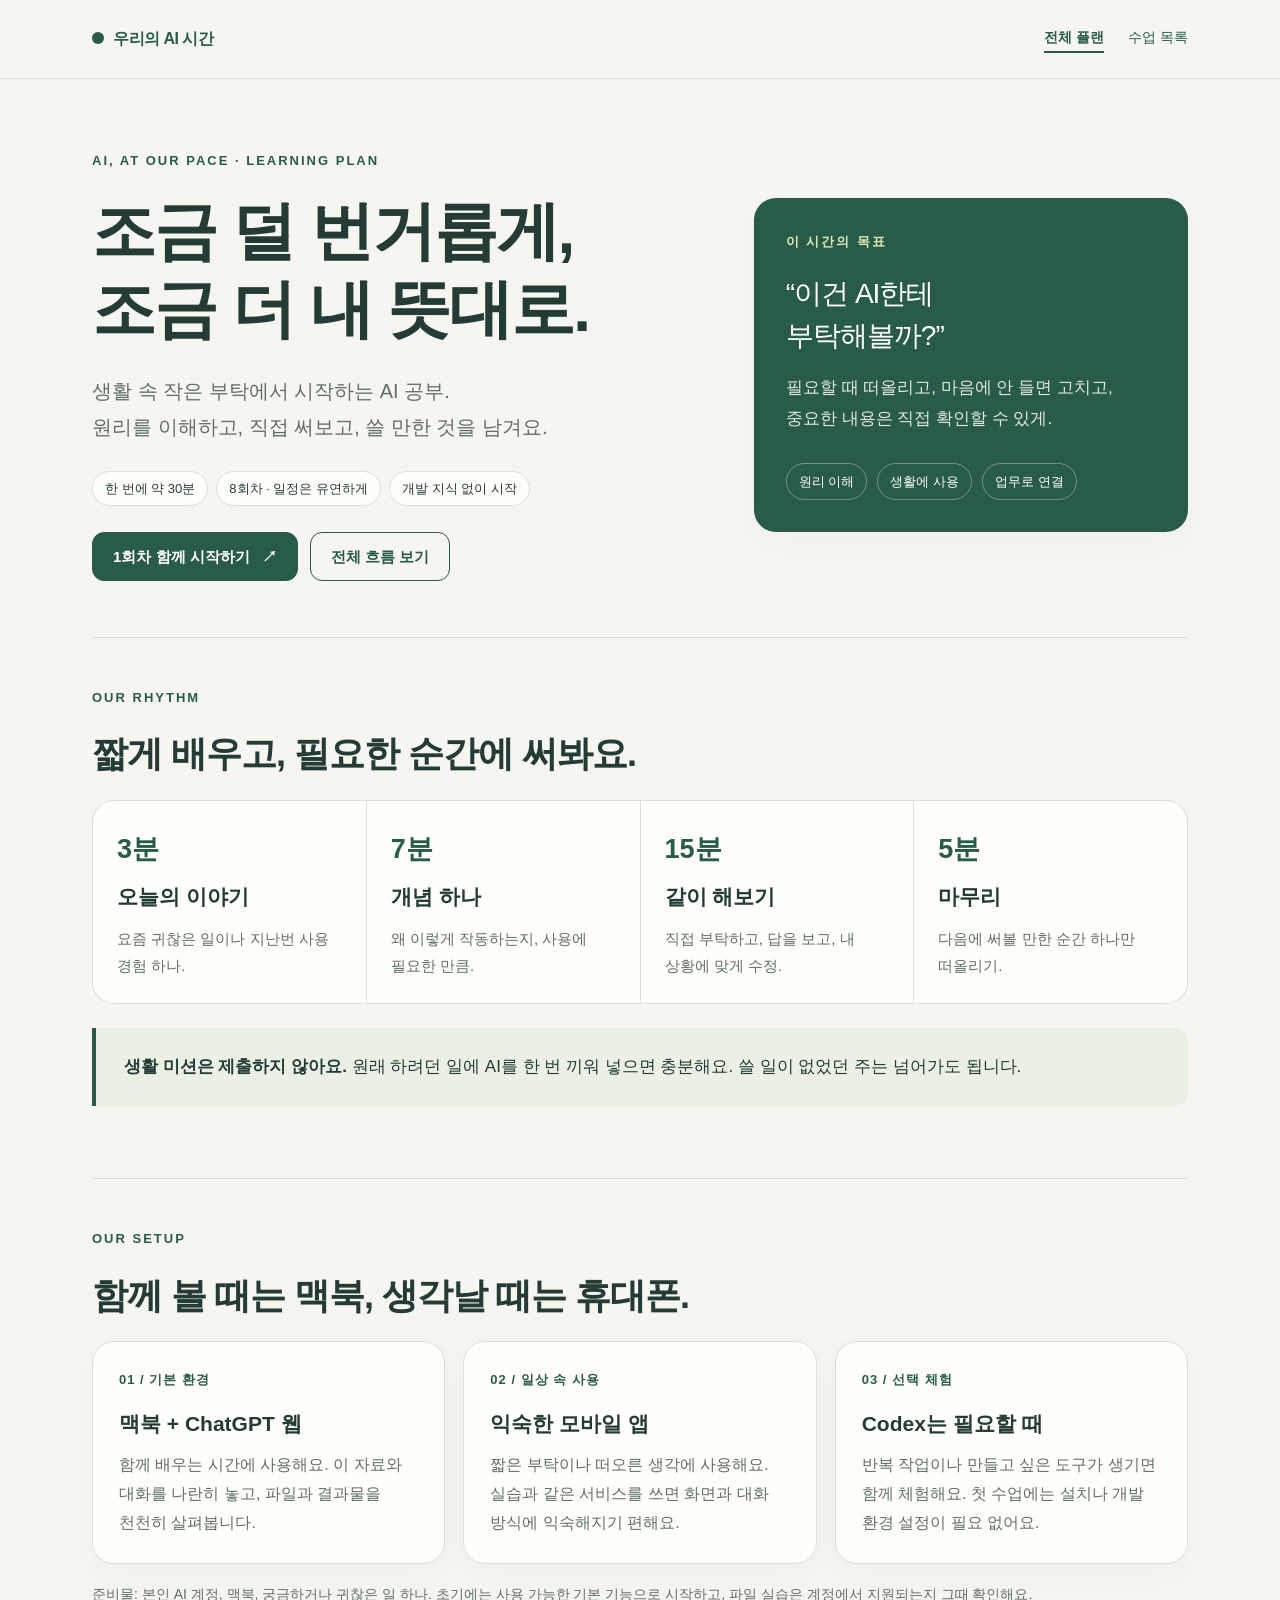
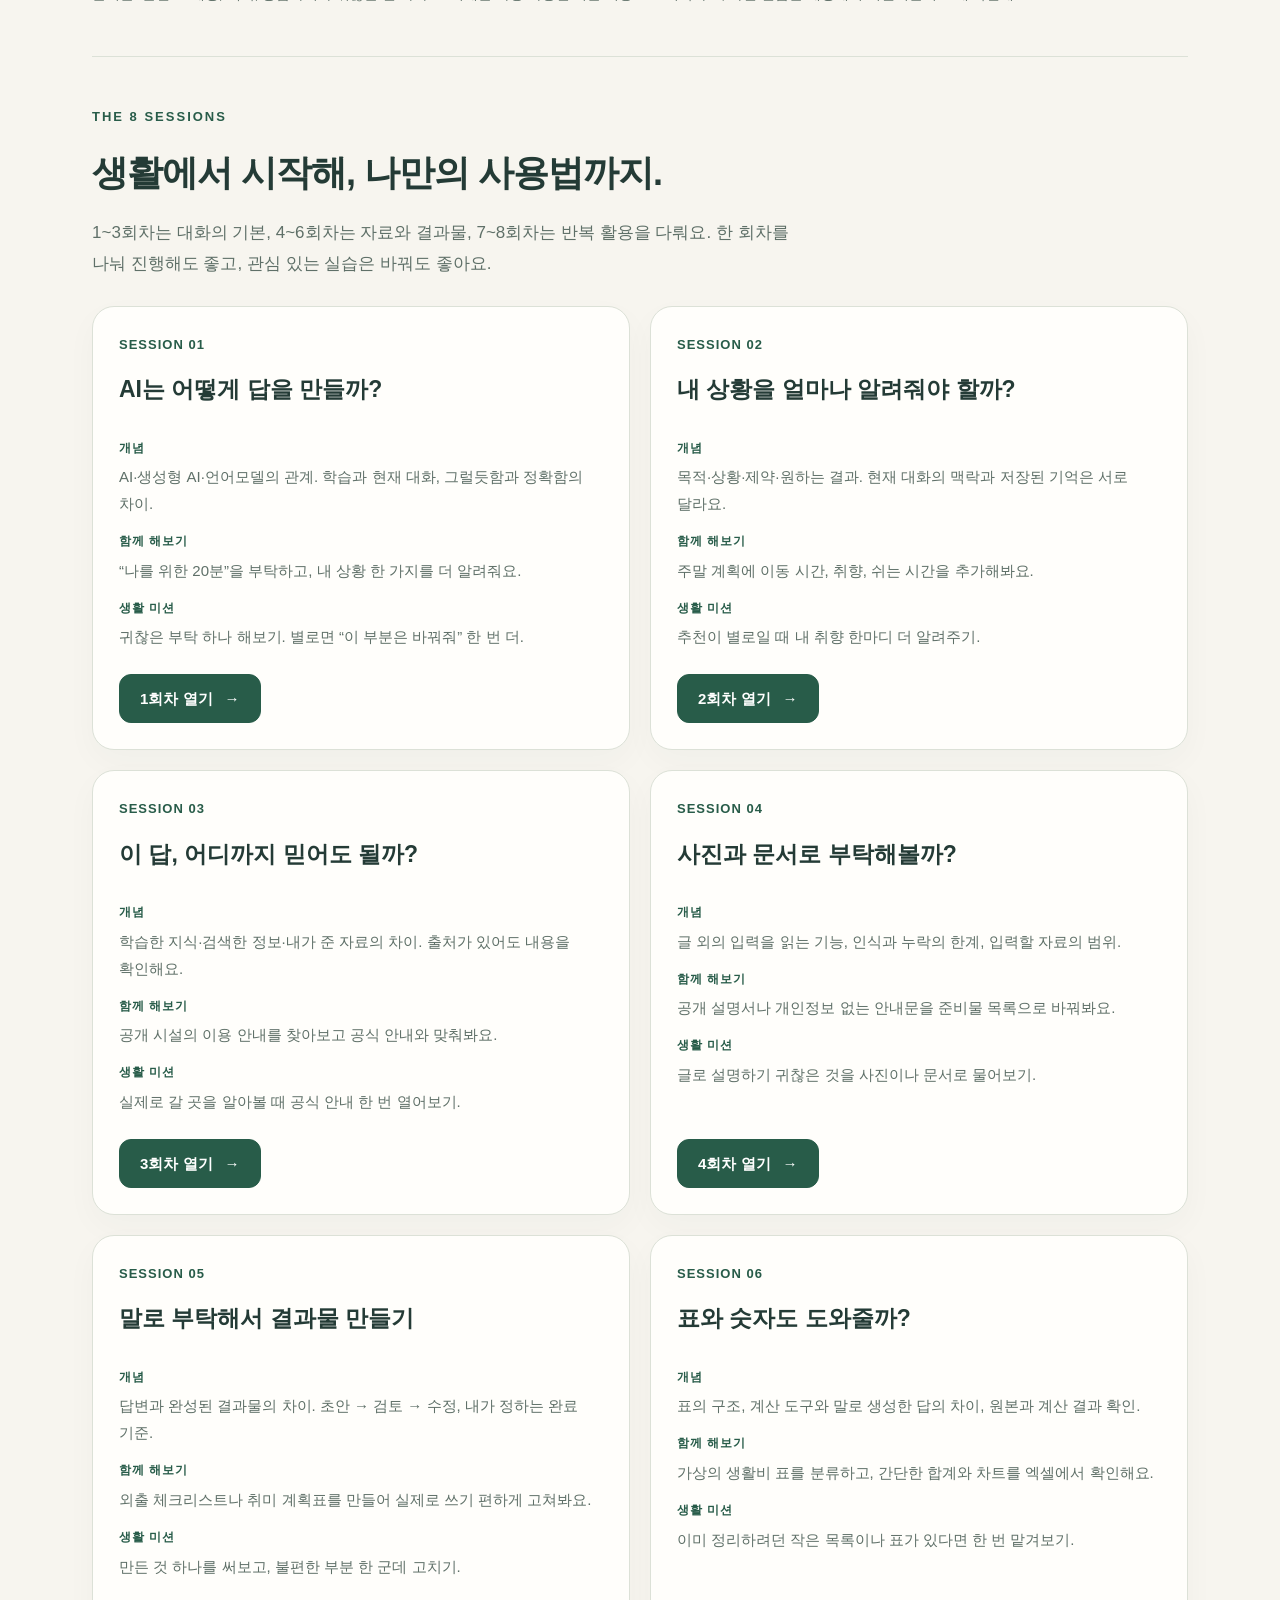
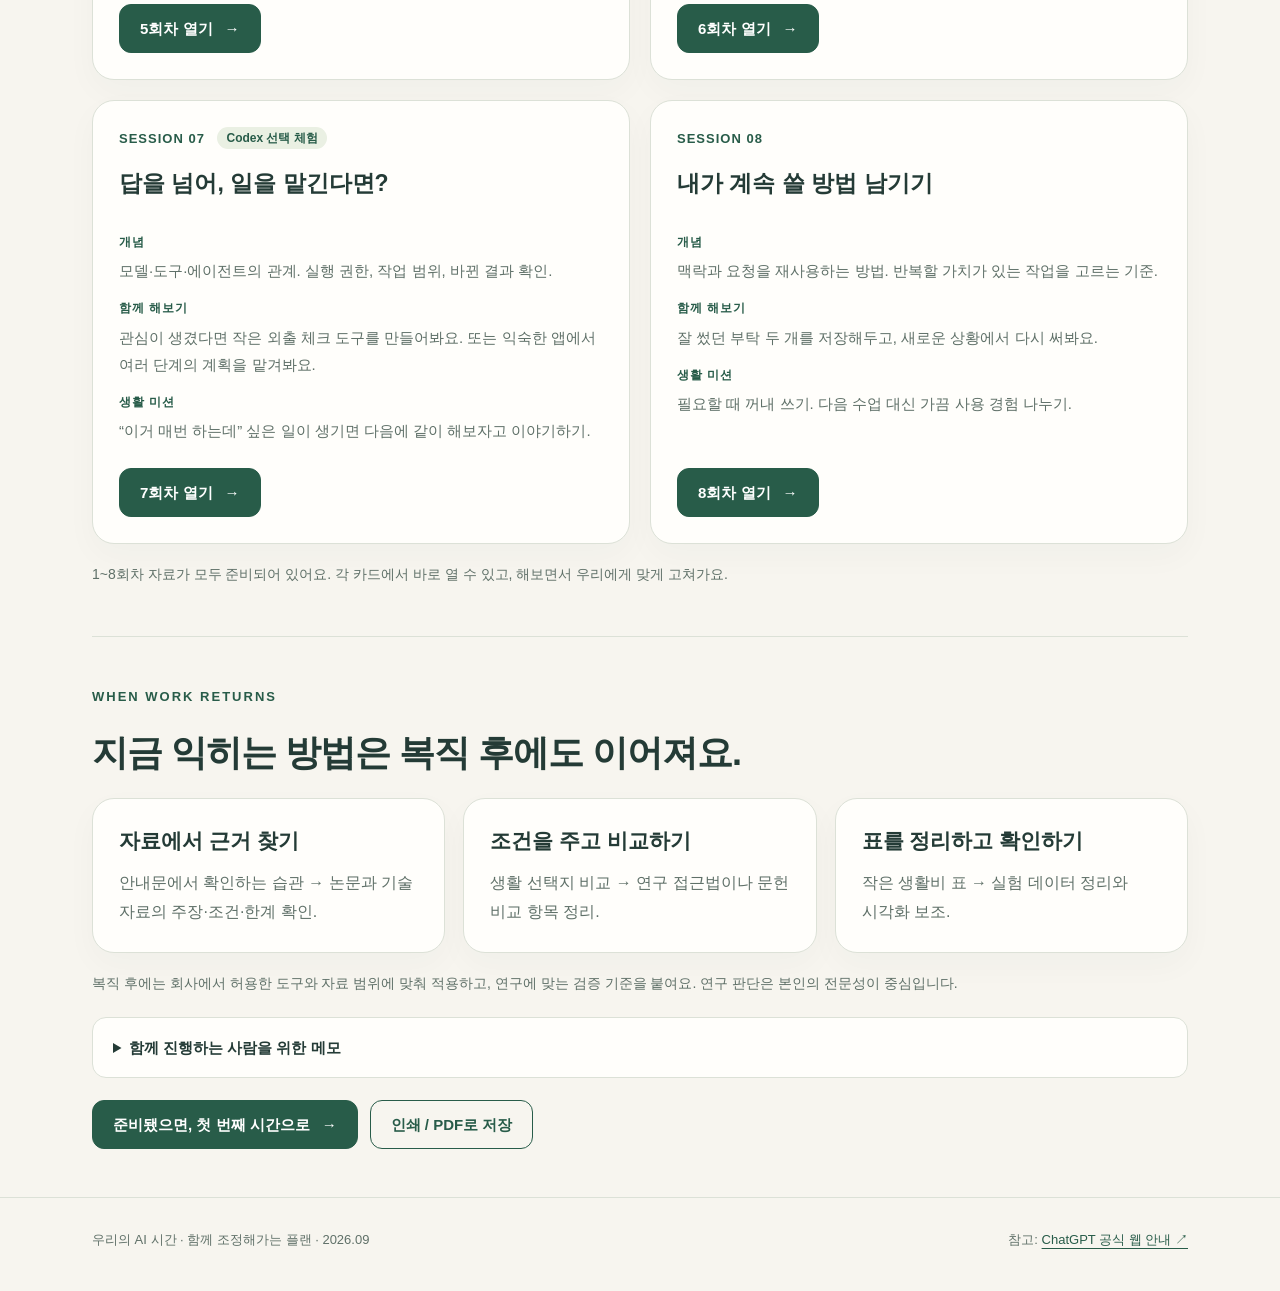
==== commit 9fc54eae: "Show all AI study sessions equally in the course overview" ====
--- a/static/ai-study/index.html
+++ b/static/ai-study/index.html
@@ -3,13 +3,13 @@
 <head><meta charset="utf-8"><meta name="viewport" content="width=device-width, initial-scale=1"><meta name="robots" content="noindex, nofollow"><meta name="description" content="생활에서 시작해 복직 후 업무까지 이어가는, 둘이 함께하는 AI 입문 8회차 플랜."><title>우리의 AI 시간 · 전체 플랜</title><link rel="stylesheet" href="styles.css"><script src="study.js" defer></script></head>
 <body>
 <a class="skip" href="#main">본문으로 건너뛰기</a>
-<header class="topbar"><div class="wrap"><a class="brand" href="index.html"><span class="brand-dot" aria-hidden="true"></span>우리의 AI 시간</a><nav class="topnav" aria-label="주 메뉴"><a href="index.html" aria-current="page">전체 플랜</a><a href="lesson-01.html">1회차 시작</a></nav></div></header>
+<header class="topbar"><div class="wrap"><a class="brand" href="index.html"><span class="brand-dot" aria-hidden="true"></span>우리의 AI 시간</a><nav class="topnav" aria-label="주 메뉴"><a href="index.html" aria-current="page">전체 플랜</a><a href="#curriculum">수업 목록</a></nav></div></header>
 <main id="main" class="wrap">
 <section class="hero"><div class="hero-grid"><div><p class="eyebrow">AI, AT OUR PACE · LEARNING PLAN</p><h1>조금 덜 번거롭게,<br>조금 더 내 뜻대로.</h1><p class="lead">생활 속 작은 부탁에서 시작하는 AI 공부.<br>원리를 이해하고, 직접 써보고, 쓸 만한 것을 남겨요.</p><div class="meta"><span class="pill">한 번에 약 30분</span><span class="pill">8회차 · 일정은 유연하게</span><span class="pill">개발 지식 없이 시작</span></div><div class="actions"><a class="button" href="lesson-01.html">1회차 함께 시작하기 <span aria-hidden="true">↗</span></a><a class="button secondary" href="#curriculum">전체 흐름 보기</a></div></div><aside class="hero-note"><p class="eyebrow">이 시간의 목표</p><p class="big">“이건 AI한테<br>부탁해볼까?”</p><p>필요할 때 떠올리고, 마음에 안 들면 고치고,<br>중요한 내용은 직접 확인할 수 있게.</p><div class="steps"><span>원리 이해</span><span>생활에 사용</span><span>업무로 연결</span></div></aside></div></section>
 <section class="section" id="rhythm"><p class="eyebrow">OUR RHYTHM</p><h2>짧게 배우고, 필요한 순간에 써봐요.</h2><div class="rhythm"><div><b>3분</b><h3>오늘의 이야기</h3><p>요즘 귀찮은 일이나 지난번 사용 경험 하나.</p></div><div><b>7분</b><h3>개념 하나</h3><p>왜 이렇게 작동하는지, 사용에 필요한 만큼.</p></div><div><b>15분</b><h3>같이 해보기</h3><p>직접 부탁하고, 답을 보고, 내 상황에 맞게 수정.</p></div><div><b>5분</b><h3>마무리</h3><p>다음에 써볼 만한 순간 하나만 떠올리기.</p></div></div><div class="callout"><p><strong>생활 미션은 제출하지 않아요.</strong> 원래 하려던 일에 AI를 한 번 끼워 넣으면 충분해요. 쓸 일이 없었던 주는 넘어가도 됩니다.</p></div></section>
 <section class="section" id="environment"><p class="eyebrow">OUR SETUP</p><h2>함께 볼 때는 맥북, 생각날 때는 휴대폰.</h2><div class="grid-3"><article class="card"><span class="number">01 / 기본 환경</span><h3>맥북 + ChatGPT 웹</h3><p>함께 배우는 시간에 사용해요. 이 자료와 대화를 나란히 놓고, 파일과 결과물을 천천히 살펴봅니다.</p></article><article class="card"><span class="number">02 / 일상 속 사용</span><h3>익숙한 모바일 앱</h3><p>짧은 부탁이나 떠오른 생각에 사용해요. 실습과 같은 서비스를 쓰면 화면과 대화 방식에 익숙해지기 편해요.</p></article><article class="card"><span class="number">03 / 선택 체험</span><h3>Codex는 필요할 때</h3><p>반복 작업이나 만들고 싶은 도구가 생기면 함께 체험해요. 첫 수업에는 설치나 개발 환경 설정이 필요 없어요.</p></article></div><p class="small" style="margin-top:18px">준비물: 본인 AI 계정, 맥북, 궁금하거나 귀찮은 일 하나. 초기에는 사용 가능한 기본 기능으로 시작하고, 파일 실습은 계정에서 지원되는지 그때 확인해요.</p></section>
 <section class="section" id="curriculum"><p class="eyebrow">THE 8 SESSIONS</p><h2>생활에서 시작해, 나만의 사용법까지.</h2><p class="section-intro">1~3회차는 대화의 기본, 4~6회차는 자료와 결과물, 7~8회차는 반복 활용을 다뤄요. 한 회차를 나눠 진행해도 좋고, 관심 있는 실습은 바꿔도 좋아요.</p><div class="course-grid">
-<article class="card course-card featured"><span class="number">SESSION 01 <span class="tag">자료 준비됨</span></span><h3>AI는 어떻게 답을 만들까?</h3><dl><dt>개념</dt><dd>AI·생성형 AI·언어모델의 관계. 학습과 현재 대화, 그럴듯함과 정확함의 차이.</dd><dt>함께 해보기</dt><dd>“나를 위한 20분”을 부탁하고, 내 상황 한 가지를 더 알려줘요.</dd><dt>생활 미션</dt><dd>귀찮은 부탁 하나 해보기. 별로면 “이 부분은 바꿔줘” 한 번 더.</dd></dl><a class="button" href="lesson-01.html">1회차 열기 <span aria-hidden="true">→</span></a></article>
+<article class="card course-card"><span class="number">SESSION 01</span><h3>AI는 어떻게 답을 만들까?</h3><dl><dt>개념</dt><dd>AI·생성형 AI·언어모델의 관계. 학습과 현재 대화, 그럴듯함과 정확함의 차이.</dd><dt>함께 해보기</dt><dd>“나를 위한 20분”을 부탁하고, 내 상황 한 가지를 더 알려줘요.</dd><dt>생활 미션</dt><dd>귀찮은 부탁 하나 해보기. 별로면 “이 부분은 바꿔줘” 한 번 더.</dd></dl><a class="button" href="lesson-01.html">1회차 열기 <span aria-hidden="true">→</span></a></article>
 <article class="card course-card"><span class="number">SESSION 02</span><h3>내 상황을 얼마나 알려줘야 할까?</h3><dl><dt>개념</dt><dd>목적·상황·제약·원하는 결과. 현재 대화의 맥락과 저장된 기억은 서로 달라요.</dd><dt>함께 해보기</dt><dd>주말 계획에 이동 시간, 취향, 쉬는 시간을 추가해봐요.</dd><dt>생활 미션</dt><dd>추천이 별로일 때 내 취향 한마디 더 알려주기.</dd></dl><a class="button" href="lesson-02.html">2회차 열기 <span aria-hidden="true">→</span></a></article>
 <article class="card course-card"><span class="number">SESSION 03</span><h3>이 답, 어디까지 믿어도 될까?</h3><dl><dt>개념</dt><dd>학습한 지식·검색한 정보·내가 준 자료의 차이. 출처가 있어도 내용을 확인해요.</dd><dt>함께 해보기</dt><dd>공개 시설의 이용 안내를 찾아보고 공식 안내와 맞춰봐요.</dd><dt>생활 미션</dt><dd>실제로 갈 곳을 알아볼 때 공식 안내 한 번 열어보기.</dd></dl><a class="button" href="lesson-03.html">3회차 열기 <span aria-hidden="true">→</span></a></article>
 <article class="card course-card"><span class="number">SESSION 04</span><h3>사진과 문서로 부탁해볼까?</h3><dl><dt>개념</dt><dd>글 외의 입력을 읽는 기능, 인식과 누락의 한계, 입력할 자료의 범위.</dd><dt>함께 해보기</dt><dd>공개 설명서나 개인정보 없는 안내문을 준비물 목록으로 바꿔봐요.</dd><dt>생활 미션</dt><dd>글로 설명하기 귀찮은 것을 사진이나 문서로 물어보기.</dd></dl><a class="button" href="lesson-04.html">4회차 열기 <span aria-hidden="true">→</span></a></article>
